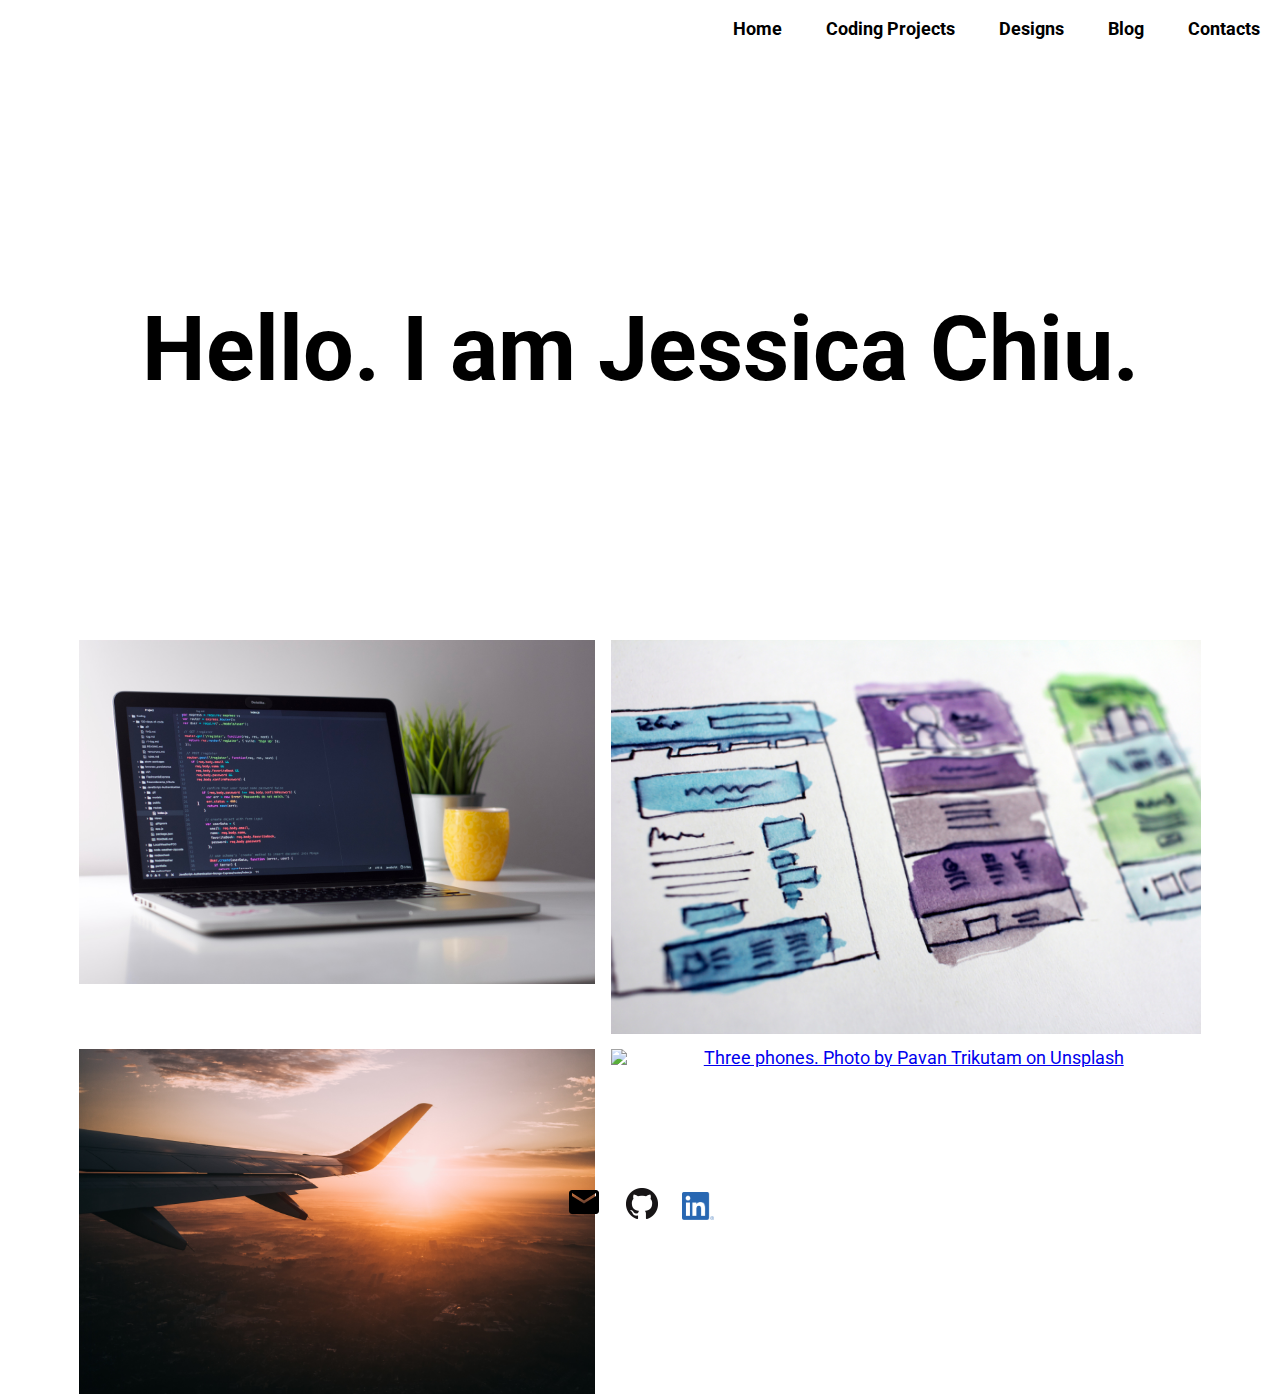
==== index.html @ 32eeb016 "Basic structure" ====
<!DOCTYPE html>
<html lang="en" dir="ltr">
  <head>
    <meta charset="utf-8">
    <meta name="viewport" content="width=device-width, initial-scale=1.0">
    <title>Jessica Chiu</title>
    <link href="https://fonts.googleapis.com/css?family=Roboto&display=swap" rel="stylesheet">
    <link rel="stylesheet" href="css/html5_reset.css">
    <link rel="stylesheet" href="css/style.css">
  </head>
  <body>
    <div class="skip"><a href="#main">Skip to Main Content</a></div>
    <div class="container">
    <div class="nav">
      <nav>
        <ul>
          <li><a href="index.html">Home</a></li>
          <li><a href="coding-project.html">Coding Projects</a></li>
          <li><a href="design-project.html">Designs</a></li>
          <li><a href="#">Blog</a></li>
          <li><a href="contacts.html">Contacts</a></li>
        </ul>
      </nav>
    </div>
    <header>
        <h1>Hello. I am Jessica Chiu.</h1>
    </header>
      <div id="main" class="tabs code">
          <a href="coding-project.html"><img src="images/coding_photo.jpg" alt="Screen with code. Photo by Clément H on Unsplash"></a>
      </div>
      <div class="tabs design">
        <a href="design-project.html"><img src="images/design_photo.jpg" alt="Abstract design of webstie layout. Photo by Hal Gatewood on Unsplash"></a>
      </div>
      <div class="tabs resume">
        <a href="#"><img src="images/travel_photo.jpg" alt="Airplane wing with a sunset background. Photo by Nils Nedel on Unsplash"></a>
      </div>
      <div class="tabs contacts">
        <a href="contacts.html"><img src="images/contact_photo.jpg" alt="Three phones. Photo by Pavan Trikutam on Unsplash"></a>
      </div>
      <footer>
        <ul>
          <li><a href="mailto: chiujess@umich.edu"><img src="images/email.png" alt="email"></a></li>
          <li><a href="https://github.com/chiujess/"><img src="images/github.png" alt="Octocat"></a></li>
          <li><a href="https://www.linkedin.com/in/chiujess0920/"><img id="linkedin" src="images/linkedin.png" alt="linkedin"></a></li>
        </ul>
      </footer>
    </div>
  </body>
</html>
---- css/style.css ----
html {
    scroll-behavior: smooth;
}
body {
  font-family: 'Roboto', sans-serif;
  background-color: white;
  font-size: 18px;
  margin: 0;
  padding: 0;
  width: 100vw;
}
img {
  max-width: 100%;
  display: block;
}
h2, h3 {
  font-family: 'Raleway', sans-serif;
  font-weight: bold;
}
h1 {
  font-size: 70px;
  text-align: center;
  margin: 0 auto;
  color: black;
}
h2 {
  font-size: 40px;
  padding-bottom: 20px;
}
nav ul {
  list-style-type: none;
  padding: 0;
  margin: 0;
}
nav li {
  display: inline-block;
  padding: 20px;
  padding-bottom: 5px;
}
nav a {
  color: black;
  font-weight: bold;
  text-decoration: none;
}
nav a:hover {
  color: #dddddd;
}
header {
  height: 100%;
  grid-column: 1 / -1;
  grid-row: 2 / span 1;
  display: flex;
  align-items: center;
}
footer {
  grid-column: 1 / -1;
  grid-row: 7 / span 1;
}
footer ul {
  list-style-type: none;
  text-align: center;
}
footer li {
  display: inline-block;
  padding: 20px 10px;
}
.skip a{
  background-color: white;
  left: 0;
  padding: 6px;
  position: absolute;
  top: -40px;
  -webkit-transition: top 1s ease-out;
  transition: top 1s ease-out;
  z-index: 1;
  text-decoration: none;
  color: black;
}
.skip a:focus {
  top: 0;
}
:focus {
  border: 2px solid black;
}
.container {
  display: grid;
  grid-template-rows: 40px 400px auto auto auto auto 70px;
  grid-template-columns: 50px auto 50px;
  grid-row-gap: 15px;
  grid-column-gap: 15px;
  max-width: 100vw;
}
.gallery {
  display: grid;
  grid-template-rows: 40px 400px auto auto auto auto 70px;
  grid-template-columns: 50px auto 50px;
  grid-row-gap: 15px;
  grid-column-gap: 15px;
  max-width: 100vw;
}
.nav {
  text-align: left;
  grid-column: 1 / -1;
  grid-row: 1 / span 1;
}
.code {
  text-align: center;
  grid-column: 2 / span 1;
  grid-row: 3 / span 1;
}
.design {
  text-align: center;
  grid-column: 2 / span 1;
  grid-row: 4 / span 1;
}
.resume {
  text-align: center;
  grid-column: 2 / span 1;
  grid-row: 5 / span 1;
}
.contacts {
  text-align: center;
  grid-column: 2 / span 1;
  grid-row: 6 / span 1;
}

@media screen and (min-width: 800px) {
  .container {
    grid-template-columns: 5% auto auto 5%;
    grid-template-rows: 60px 550px 1fr 100px;
    max-width: 100vw;
  }
  .nav {
    display: inline-block;
    grid-column: 1 / -1;
    grid-row: 1 / span 1;
    text-align: right;
  }
  h1 {
    font-size: 7vw;
  }
  header {
    grid-column: 1 / -1;
    grid-row: 2 / span 1;
  }
  footer {
    grid-column: 1 / -1;
    grid-row: 5 / span 1;
  }
  .tabs {
    width: 100%;
  }
  .code {
    grid-column: 2 / span 1;
    grid-row: 3 / span 1;
  }
  .design {
    grid-column: 3 / span 1;
    grid-row: 3 / span 1;
  }
  .resume {
    grid-column: 2 / span 1;
    grid-row: 4 / span 1;
  }
  .contacts {
    grid-column: 3 / span 1;
    grid-row: 4 / span 1;
  }
  .projects {
    display: grid;
    grid-template-columns: 1fr 1fr;
    grid-template-rows: auto auto;
    grid-gap: 15px;

    grid-column: 2 / span 2;
    grid-row: 3 / span 1;
  }
  .card {
    box-shadow: 0 4px 8px 0 rgba(0,0,0,0.2);
    transition: 0.3s;
  }
  .card:hover {
    box-shadow: 0 8px 16px 0 rgba(0,0,0,0.2);
  }
  #first {
    grid-column: 1 / span 1;
    grid-row: 1 / span 1;
  }
  #second {
    grid-column: 2 / span 1;
    grid-row: 1 / span 1;
  }
  #third {
    grid-column: 1 / span 1;
    grid-row: 2 / span 1;
  }
  #fourth {
    grid-column: 2 / span 1;
    grid-row: 2 / span 1;
  }
  #code-footer {
    grid-column: 1 / -1;
    grid-row: 6 / span 1;
  }
} /* end of media query desktop */
#linkedin {
  width: 32px;
}
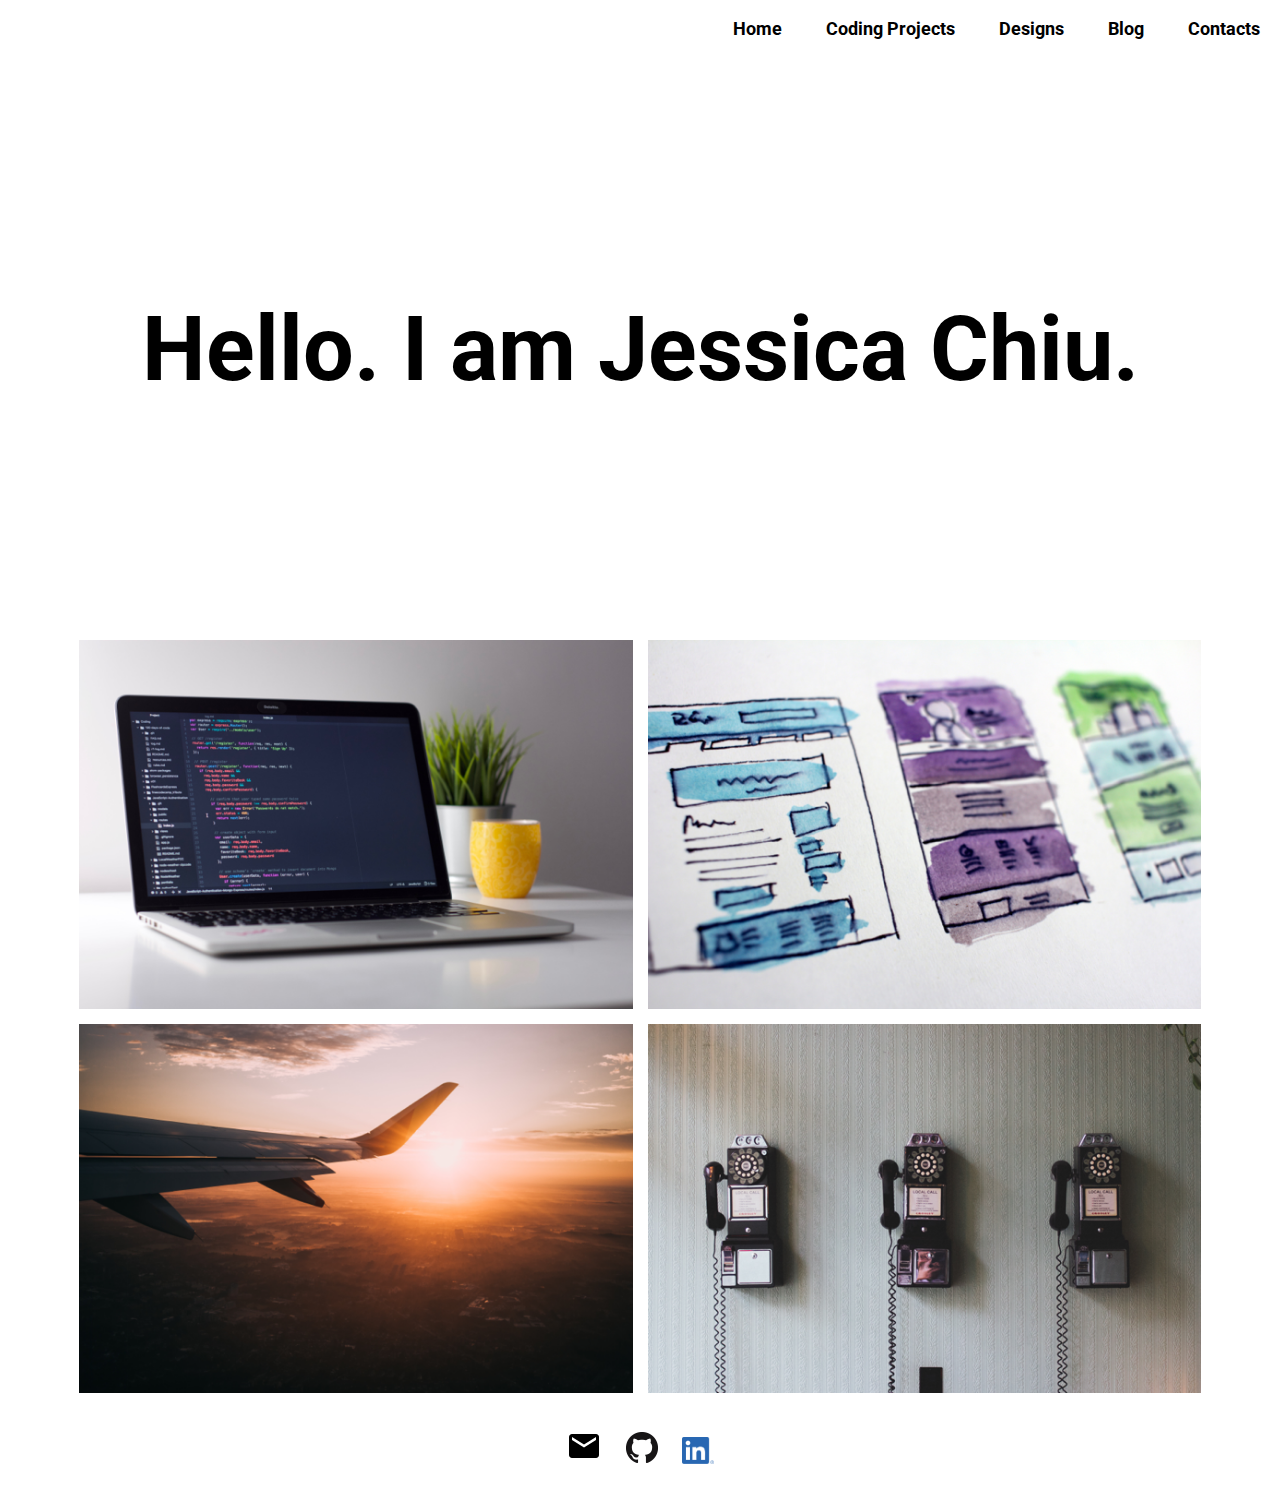
==== commit 90227292: "Compressed photos" ====
--- a/index.html
+++ b/index.html
@@ -26,16 +26,16 @@
         <h1>Hello. I am Jessica Chiu.</h1>
     </header>
       <div id="main" class="tabs code">
-          <a href="coding-project.html"><img src="images/coding_photo.jpg" alt="Screen with code. Photo by Clément H on Unsplash"></a>
+          <a href="coding-project.html"><img src="images/coding_photo.png" alt="Screen with code. Photo by Clément H on Unsplash"></a>
       </div>
       <div class="tabs design">
-        <a href="design-project.html"><img src="images/design_photo.jpg" alt="Abstract design of webstie layout. Photo by Hal Gatewood on Unsplash"></a>
+        <a href="design-project.html"><img src="images/design_photo.png" alt="Abstract design of webstie layout. Photo by Hal Gatewood on Unsplash"></a>
       </div>
       <div class="tabs resume">
-        <a href="#"><img src="images/travel_photo.jpg" alt="Airplane wing with a sunset background. Photo by Nils Nedel on Unsplash"></a>
+        <a href="#"><img src="images/travel_photo.png" alt="Airplane wing with a sunset background. Photo by Nils Nedel on Unsplash"></a>
       </div>
       <div class="tabs contacts">
-        <a href="contacts.html"><img src="images/contact_photo.jpg" alt="Three phones. Photo by Pavan Trikutam on Unsplash"></a>
+        <a href="contacts.html"><img src="images/contact_photo.png" alt="Three phones. Photo by Pavan Trikutam on Unsplash"></a>
       </div>
       <footer>
         <ul>
--- a/css/style.css
+++ b/css/style.css
@@ -8,6 +8,7 @@
   margin: 0;
   padding: 0;
   width: 100vw;
+  /* background-color: #181818; */
 }
 img {
   max-width: 100%;
@@ -16,6 +17,7 @@
 h2, h3 {
   font-family: 'Raleway', sans-serif;
   font-weight: bold;
+  padding: 10px;
 }
 h1 {
   font-size: 70px;
@@ -25,7 +27,7 @@
 }
 h2 {
   font-size: 40px;
-  padding-bottom: 20px;
+  /* padding-bottom: 20px; */
 }
 nav ul {
   list-style-type: none;
@@ -127,6 +129,11 @@
 @media screen and (min-width: 800px) {
   .container {
     grid-template-columns: 5% auto auto 5%;
+    grid-template-rows: 60px 550px 1fr 1fr 100px;
+    max-width: 100vw;
+  }
+  .gallery {
+    grid-template-columns: 5% auto auto 5%;
     grid-template-rows: 60px 550px 1fr 100px;
     max-width: 100vw;
   }
@@ -178,9 +185,46 @@
   .card {
     box-shadow: 0 4px 8px 0 rgba(0,0,0,0.2);
     transition: 0.3s;
+    position: relative;
   }
   .card:hover {
     box-shadow: 0 8px 16px 0 rgba(0,0,0,0.2);
+  }
+  .overlay {
+    position: absolute;
+    top: 0;
+    bottom: 0;
+    left: 0;
+    right: 0;
+    height: 100%;
+    width: 100%;
+    opacity: 0;
+    transition: .5s ease;
+    background-color: white;
+  }
+  /* #second .overlay {
+    background-color: #EA7C64;
+  }
+  #second .info {
+    color: white;
+  } */
+  .card:hover .overlay {
+    opacity: 0.9;
+  }
+  .info {
+    color: black;
+    font-size: 20px;
+    position: absolute;
+    top: 50%;
+    left: 50%;
+    -webkit-transform: translate(-50%, -50%);
+    -ms-transform: translate(-50%, -50%);
+    transform: translate(-50%, -50%);
+    width: 80%;
+    text-align: left;
+  }
+  .info p {
+    padding: 10px;
   }
   #first {
     grid-column: 1 / span 1;
@@ -200,7 +244,7 @@
   }
   #code-footer {
     grid-column: 1 / -1;
-    grid-row: 6 / span 1;
+    grid-row: 4 / span 1;
   }
 } /* end of media query desktop */
 #linkedin {
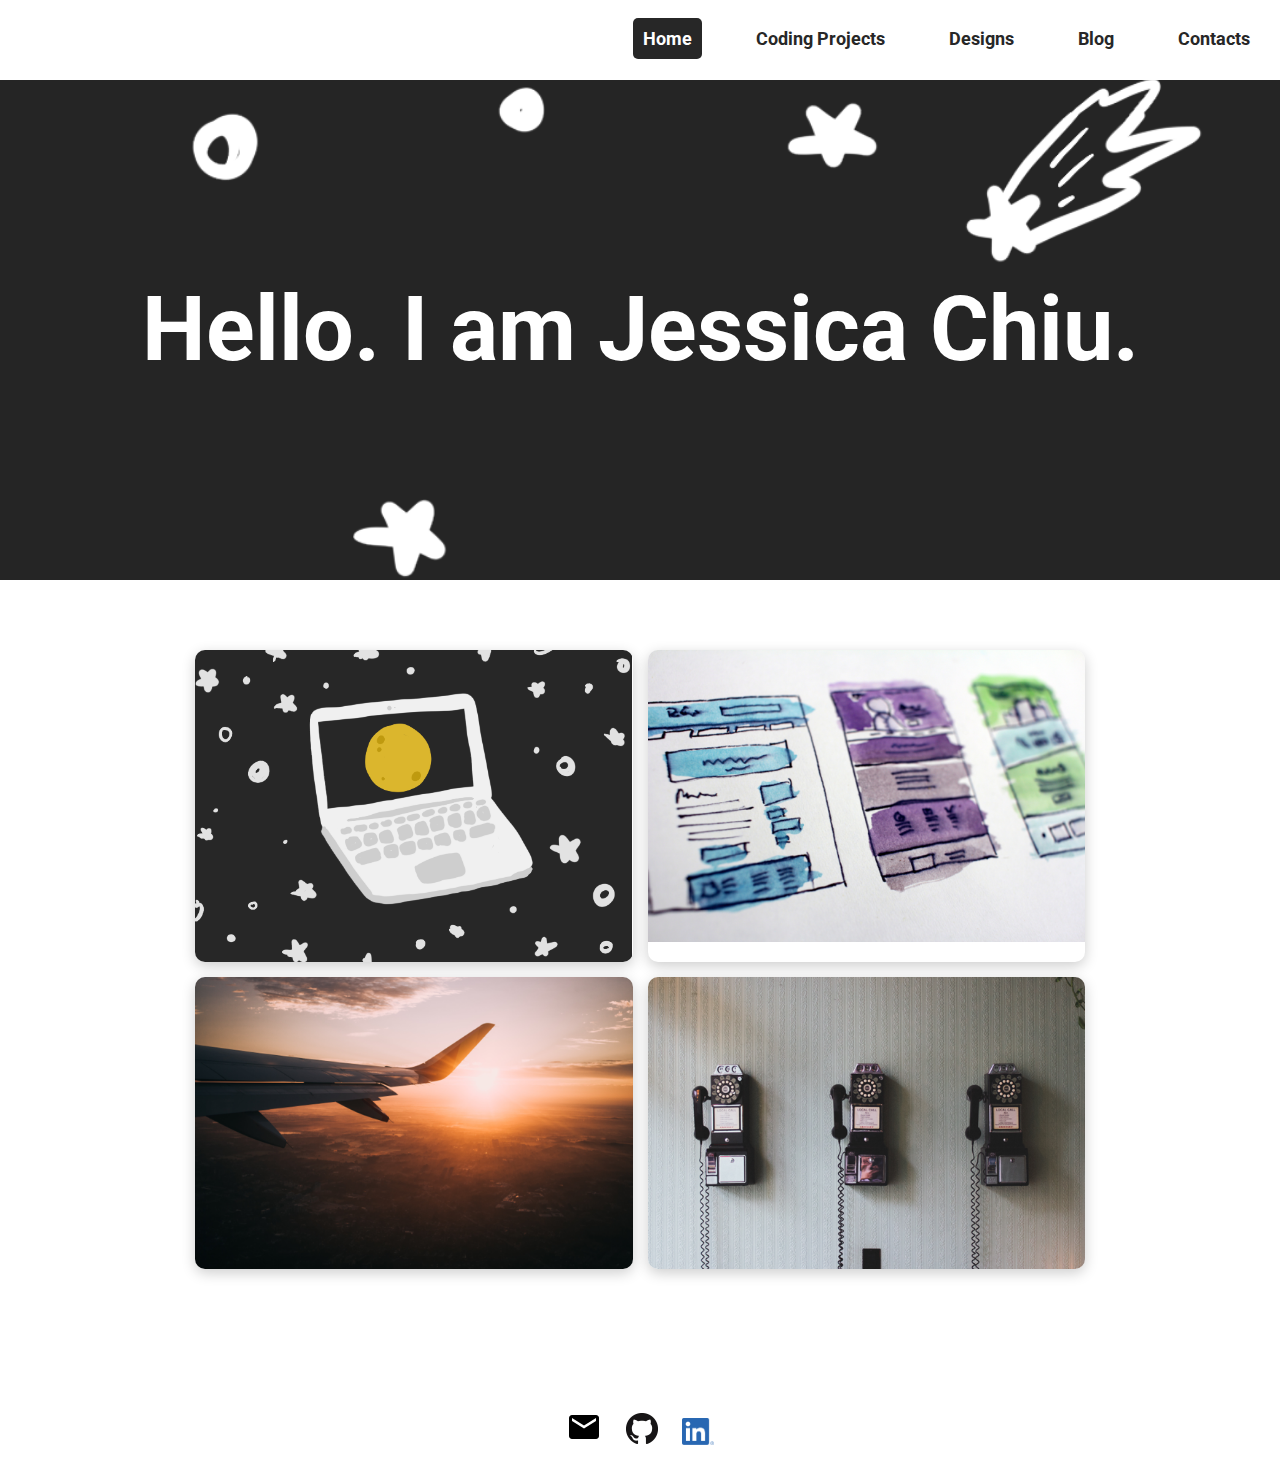
==== commit 9c2e5bdc: "Added parallax image and Google Analytics" ====
--- a/index.html
+++ b/index.html
@@ -1,49 +1,82 @@
 <!DOCTYPE html>
 <html lang="en" dir="ltr">
   <head>
+    <!-- Global site tag (gtag.js) - Google Analytics -->
+    <script async src="https://www.googletagmanager.com/gtag/js?id=UA-151355566-1"></script>
+    <script>
+      window.dataLayer = window.dataLayer || [];
+      function gtag(){dataLayer.push(arguments);}
+      gtag('js', new Date());
+
+      gtag('config', 'UA-151355566-1');
+    </script>
+
     <meta charset="utf-8">
     <meta name="viewport" content="width=device-width, initial-scale=1.0">
     <title>Jessica Chiu</title>
     <link href="https://fonts.googleapis.com/css?family=Roboto&display=swap" rel="stylesheet">
+    <link href="https://fonts.googleapis.com/css?family=Raleway:400,700&display=swap" rel="stylesheet">
     <link rel="stylesheet" href="css/html5_reset.css">
     <link rel="stylesheet" href="css/style.css">
   </head>
   <body>
     <div class="skip"><a href="#main">Skip to Main Content</a></div>
-    <div class="container">
+    <div class="gallery">
     <div class="nav">
       <nav>
         <ul>
-          <li><a href="index.html">Home</a></li>
+          <li><a href="index.html" class="active">Home</a></li>
           <li><a href="coding-project.html">Coding Projects</a></li>
           <li><a href="design-project.html">Designs</a></li>
-          <li><a href="#">Blog</a></li>
+          <li><a href="blog.html">Blog</a></li>
           <li><a href="contacts.html">Contacts</a></li>
         </ul>
       </nav>
     </div>
-    <header>
+    <header class="parallax">
         <h1>Hello. I am Jessica Chiu.</h1>
     </header>
-      <div id="main" class="tabs code">
-          <a href="coding-project.html"><img src="images/coding_photo.png" alt="Screen with code. Photo by Clément H on Unsplash"></a>
+    <div id="main" class="projects">
+      <div id="first" class="card">
+        <img src="images/laptop.png">
+        <div class="overlay">
+          <div class="info">
+            <a class="black-link" href="coding-project.html"><h2>Coding Projects</h2></a>
+          </div>
+        </div>
       </div>
-      <div class="tabs design">
-        <a href="design-project.html"><img src="images/design_photo.png" alt="Abstract design of webstie layout. Photo by Hal Gatewood on Unsplash"></a>
+      <div id="second" class="card">
+        <img src="images/design_photo.png"></a>
+        <div class="overlay">
+          <div class="info">
+            <a class="black-link" href="design-project.html"><h2>Designs</h2></a>
+          </div>
+        </div>
       </div>
-      <div class="tabs resume">
-        <a href="#"><img src="images/travel_photo.png" alt="Airplane wing with a sunset background. Photo by Nils Nedel on Unsplash"></a>
+      <div id="third" class="card">
+        <img src="images/travel_photo.png">
+        <div class="overlay">
+          <div class="info">
+            <a class="black-link" href="blog.html"><h2>Blog</h2></a>
+          </div>
+        </div>
       </div>
-      <div class="tabs contacts">
-        <a href="contacts.html"><img src="images/contact_photo.png" alt="Three phones. Photo by Pavan Trikutam on Unsplash"></a>
+      <div id="fourth" class="card">
+        <img src="images/contact_photo.png">
+        <div class="overlay">
+          <div class="info">
+            <a class="black-link" href="contacts.html"><h2>Contacts</h2></a>
+          </div>
+        </div>
       </div>
-      <footer>
-        <ul>
-          <li><a href="mailto: chiujess@umich.edu"><img src="images/email.png" alt="email"></a></li>
-          <li><a href="https://github.com/chiujess/"><img src="images/github.png" alt="Octocat"></a></li>
-          <li><a href="https://www.linkedin.com/in/chiujess0920/"><img id="linkedin" src="images/linkedin.png" alt="linkedin"></a></li>
-        </ul>
-      </footer>
     </div>
+    <footer id="code-footer">
+      <ul>
+        <li><a href="mailto: chiujess@umich.edu"><img src="images/email.png" alt="email"></a></li>
+        <li><a href="https://github.com/chiujess/"><img src="images/github.png" alt="Octocat"></a></li>
+        <li><a href="https://www.linkedin.com/in/chiujess0920/"><img id="linkedin" src="images/linkedin.png" alt="linkedin"></a></li>
+      </ul>
+    </footer>
+  </div>
   </body>
 </html>
--- a/css/style.css
+++ b/css/style.css
@@ -8,7 +8,7 @@
   margin: 0;
   padding: 0;
   width: 100vw;
-  /* background-color: #181818; */
+  /* background-color: #272727; */
 }
 img {
   max-width: 100%;
@@ -19,15 +19,24 @@
   font-weight: bold;
   padding: 10px;
 }
+p {
+  padding: 10px;
+  line-height: 1.1;
+}
 h1 {
   font-size: 70px;
   text-align: center;
   margin: 0 auto;
-  color: black;
+  color: white;
 }
 h2 {
   font-size: 40px;
-  /* padding-bottom: 20px; */
+}
+nav {
+  margin-top: 10px;
+  position: absolute;
+  top: 0;
+  right: 0;
 }
 nav ul {
   list-style-type: none;
@@ -40,19 +49,29 @@
   padding-bottom: 5px;
 }
 nav a {
-  color: black;
+  color: #272727;
   font-weight: bold;
   text-decoration: none;
-}
-nav a:hover {
-  color: #dddddd;
+  padding: 10px;
+  border-radius: 5px;
+}
+nav a:hover, .active {
+  color: white;
+  background-color: #272727;
 }
 header {
   height: 100%;
   grid-column: 1 / -1;
   grid-row: 2 / span 1;
-  display: flex;
+  vertical-align: middle;
+  display: grid;
+  grid-template-columns: 1fr;
+  grid-template-rows: 1fr;
   align-items: center;
+  background-image: url("../images/stars.gif");
+  background-repeat: no-repeat;
+  background-position: center;
+  background-size: cover;
 }
 footer {
   grid-column: 1 / -1;
@@ -65,6 +84,30 @@
 footer li {
   display: inline-block;
   padding: 20px 10px;
+}
+input[type=text], select, textarea {
+  width: 100%;
+  padding: 12px;
+  border: 1px solid #ccc;
+  border-radius: 4px;
+  box-sizing: border-box;
+  margin-top: 6px;
+  margin-bottom: 16px;
+  resize: vertical;
+}
+input[type=submit] {
+  background-color: #EA7C64;
+  color: white;
+  padding: 12px 20px;
+  border: none;
+  border-radius: 4px;
+  cursor: pointer;
+}
+input[type=submit]:hover {
+  background-color: #EE502E;
+}
+#message {
+  height: 200px;
 }
 .skip a{
   background-color: white;
@@ -88,16 +131,37 @@
   display: grid;
   grid-template-rows: 40px 400px auto auto auto auto 70px;
   grid-template-columns: 50px auto 50px;
-  grid-row-gap: 15px;
-  grid-column-gap: 15px;
+  grid-gap: 20px;
   max-width: 100vw;
+  align-items: center;
+}
+.photos {
+  display: -ms-flexbox; /* IE10 */
+  display: flex;
+  -ms-flex-wrap: wrap; /* IE10 */
+  flex-wrap: wrap;
+  padding: 0 4px;
+  grid-column: 2 / span 1;
+  grid-row: 3 / span 4;
+}
+.column {
+  -ms-flex: 100%;
+    flex: 100%;
+    max-width: 100%;
+}
+.column img{
+  margin-top: 8px;
+  vertical-align: middle;
+  width: 100%
+}
+.horizontal {
+  transform: rotate(90deg);
 }
 .gallery {
   display: grid;
-  grid-template-rows: 40px 400px auto auto auto auto 70px;
-  grid-template-columns: 50px auto 50px;
-  grid-row-gap: 15px;
-  grid-column-gap: 15px;
+  grid-template-rows: 40px 550px 1fr 70px;
+  grid-template-columns: 5% auto auto 5%;
+  grid-gap: 20px;
   max-width: 100vw;
 }
 .nav {
@@ -105,36 +169,133 @@
   grid-column: 1 / -1;
   grid-row: 1 / span 1;
 }
-.code {
-  text-align: center;
+.projects {
+  display: grid;
+  grid-template-columns: 1fr;
+  grid-template-rows: 1fr 1fr 1fr 1fr;
+  grid-gap: 20px;
+
+  grid-column: 2 / span 2;
+  grid-row: 3 / span 1;
+}
+.red-link {
+  text-decoration: none;
+  color: #EA7C64;
+}
+.red-link:hover {
+  color: #EE502E;
+}
+.orange-link {
+  text-decoration: none;
+  color: #F9A841;
+}
+.orange-link:hover {
+  color: #FA8C00;
+}
+.green-link {
+  text-decoration: none;
+  color: #AFE066;
+}
+.green-link:hover {
+  color: #7FD500;
+}
+.blue-link {
+  text-decoration: none;
+  color: #5CBAE6;
+}
+.blue-link:hover {
+  color: #0099E2;
+}
+.purple-link {
+  text-decoration: none;
+  color: #A55BE2;
+}
+.purple-link:hover {
+  color: #7B04DE;
+}
+.black-link {
+  text-decoration: none;
+  color: #252525;
+  transition: .5s ease;
+}
+.black-link:hover {
+  color: #7B7B7B;
+}
+.contact-form {
+  display: grid;
+  grid-gap: 20px;
+  grid-template-columns: 5% 1fr 5%;
+  grid-template-rows: 40px 550px 1fr 100px;
+}
+.parallax {
+  background-image: url("../images/stars.gif");
+  /* Set a specific height */
+  min-height: 500px;
+
+  /* Create the parallax scrolling effect */
+  background-attachment: fixed;
+  background-position: center;
+  background-repeat: no-repeat;
+  background-size: cover;
+}
+#contact-info {
   grid-column: 2 / span 1;
   grid-row: 3 / span 1;
-}
-.design {
-  text-align: center;
+  /* align-self: center; */
+}
+#form-content {
   grid-column: 2 / span 1;
   grid-row: 4 / span 1;
 }
-.resume {
+#form-title {
+  text-align: left;
+  padding-left: 0px;
+  padding-bottom: 40px;
+}
+#contact-footer {
+  grid-column: 1 / -1;
+  grid-row: 4 / span 1;
+}
+#submit {
   text-align: center;
-  grid-column: 2 / span 1;
-  grid-row: 5 / span 1;
-}
-.contacts {
-  text-align: center;
-  grid-column: 2 / span 1;
-  grid-row: 6 / span 1;
-}
-
-@media screen and (min-width: 800px) {
+}
+#first {
+  grid-column: 1 / span 1;
+  grid-row: 1 / span 1;
+}
+#second {
+  grid-column: 1 / span 1;
+  grid-row: 2 / span 1;
+}
+#third {
+  grid-column: 1 / span 1;
+  grid-row: 3 / span 1;
+}
+#fourth {
+  grid-column: 1 / span 1;
+  grid-row: 4 / span 1;
+}
+#code-footer {
+  grid-column: 1 / -1;
+  grid-row: 4 / span 1;
+}
+@media screen and (min-width: 600px) {
+  .column {
+    -ms-flex: 33.333%; /* IE10 */
+    flex: 33.333%;
+    max-width: 100%;
+    padding: 0 4px;
+  }
+}
+@media screen and (min-width: 900px) {
   .container {
     grid-template-columns: 5% auto auto 5%;
-    grid-template-rows: 60px 550px 1fr 1fr 100px;
+    grid-template-rows: 60px 500px 1fr 1fr 100px;
     max-width: 100vw;
   }
   .gallery {
     grid-template-columns: 5% auto auto 5%;
-    grid-template-rows: 60px 550px 1fr 100px;
+    grid-template-rows: 60px 500px 1fr 100px;
     max-width: 100vw;
   }
   .nav {
@@ -143,52 +304,52 @@
     grid-row: 1 / span 1;
     text-align: right;
   }
+  .photos {
+    grid-column: 2 / span 2;
+    grid-row: 3 / span 2;
+  }
+  .column {
+    -ms-flex: 25%; /* IE10 */
+    flex: 25%;
+    max-width: 100%;
+    padding: 0 4px;
+  }
   h1 {
     font-size: 7vw;
   }
   header {
     grid-column: 1 / -1;
     grid-row: 2 / span 1;
+    margin-bottom: 20px;
   }
   footer {
     grid-column: 1 / -1;
     grid-row: 5 / span 1;
-  }
-  .tabs {
-    width: 100%;
-  }
-  .code {
-    grid-column: 2 / span 1;
-    grid-row: 3 / span 1;
-  }
-  .design {
-    grid-column: 3 / span 1;
-    grid-row: 3 / span 1;
-  }
-  .resume {
-    grid-column: 2 / span 1;
-    grid-row: 4 / span 1;
-  }
-  .contacts {
-    grid-column: 3 / span 1;
-    grid-row: 4 / span 1;
+    padding: 50px;
   }
   .projects {
     display: grid;
     grid-template-columns: 1fr 1fr;
     grid-template-rows: auto auto;
     grid-gap: 15px;
+    width: 80%;
+    margin: 50px;
+    margin-left: auto;
+    margin-right: auto;
 
     grid-column: 2 / span 2;
     grid-row: 3 / span 1;
   }
   .card {
-    box-shadow: 0 4px 8px 0 rgba(0,0,0,0.2);
+    box-shadow: 0 4px 14px 0 rgba(0,0,0,0.2);
     transition: 0.3s;
     position: relative;
+    /* margin: 30px; */
+    overflow: scroll;
+    border-radius: 10px;
   }
   .card:hover {
-    box-shadow: 0 8px 16px 0 rgba(0,0,0,0.2);
+    box-shadow: 0 8px 22px 0 rgba(0,0,0,0.2);
   }
   .overlay {
     position: absolute;
@@ -200,16 +361,11 @@
     width: 100%;
     opacity: 0;
     transition: .5s ease;
-    background-color: white;
-  }
-  /* #second .overlay {
-    background-color: #EA7C64;
-  }
-  #second .info {
-    color: white;
-  } */
+    background: rgba(255, 255, 255, 0);
+  }
   .card:hover .overlay {
-    opacity: 0.9;
+    opacity: 100%;
+    background: rgba(255, 255, 255, 0.9);
   }
   .info {
     color: black;
@@ -226,6 +382,27 @@
   .info p {
     padding: 10px;
   }
+  .contact-form {
+    grid-template-columns: 5% 1fr 2fr 5%;
+    grid-template-rows: 60px 500px 1fr 100px;
+  }
+  #contact-info {
+    grid-column: 2 / span 1;
+    grid-row: 3 / span 1;
+    align-self: center;
+  }
+  #form-content {
+    grid-column: 3 / span 1;
+    grid-row: 3 / span 1;
+  }
+  #form-title {
+    text-align: left;
+    padding-left: 0px;
+    padding-bottom: 40px;
+  }
+  #submit {
+    text-align: right;
+  }
   #first {
     grid-column: 1 / span 1;
     grid-row: 1 / span 1;
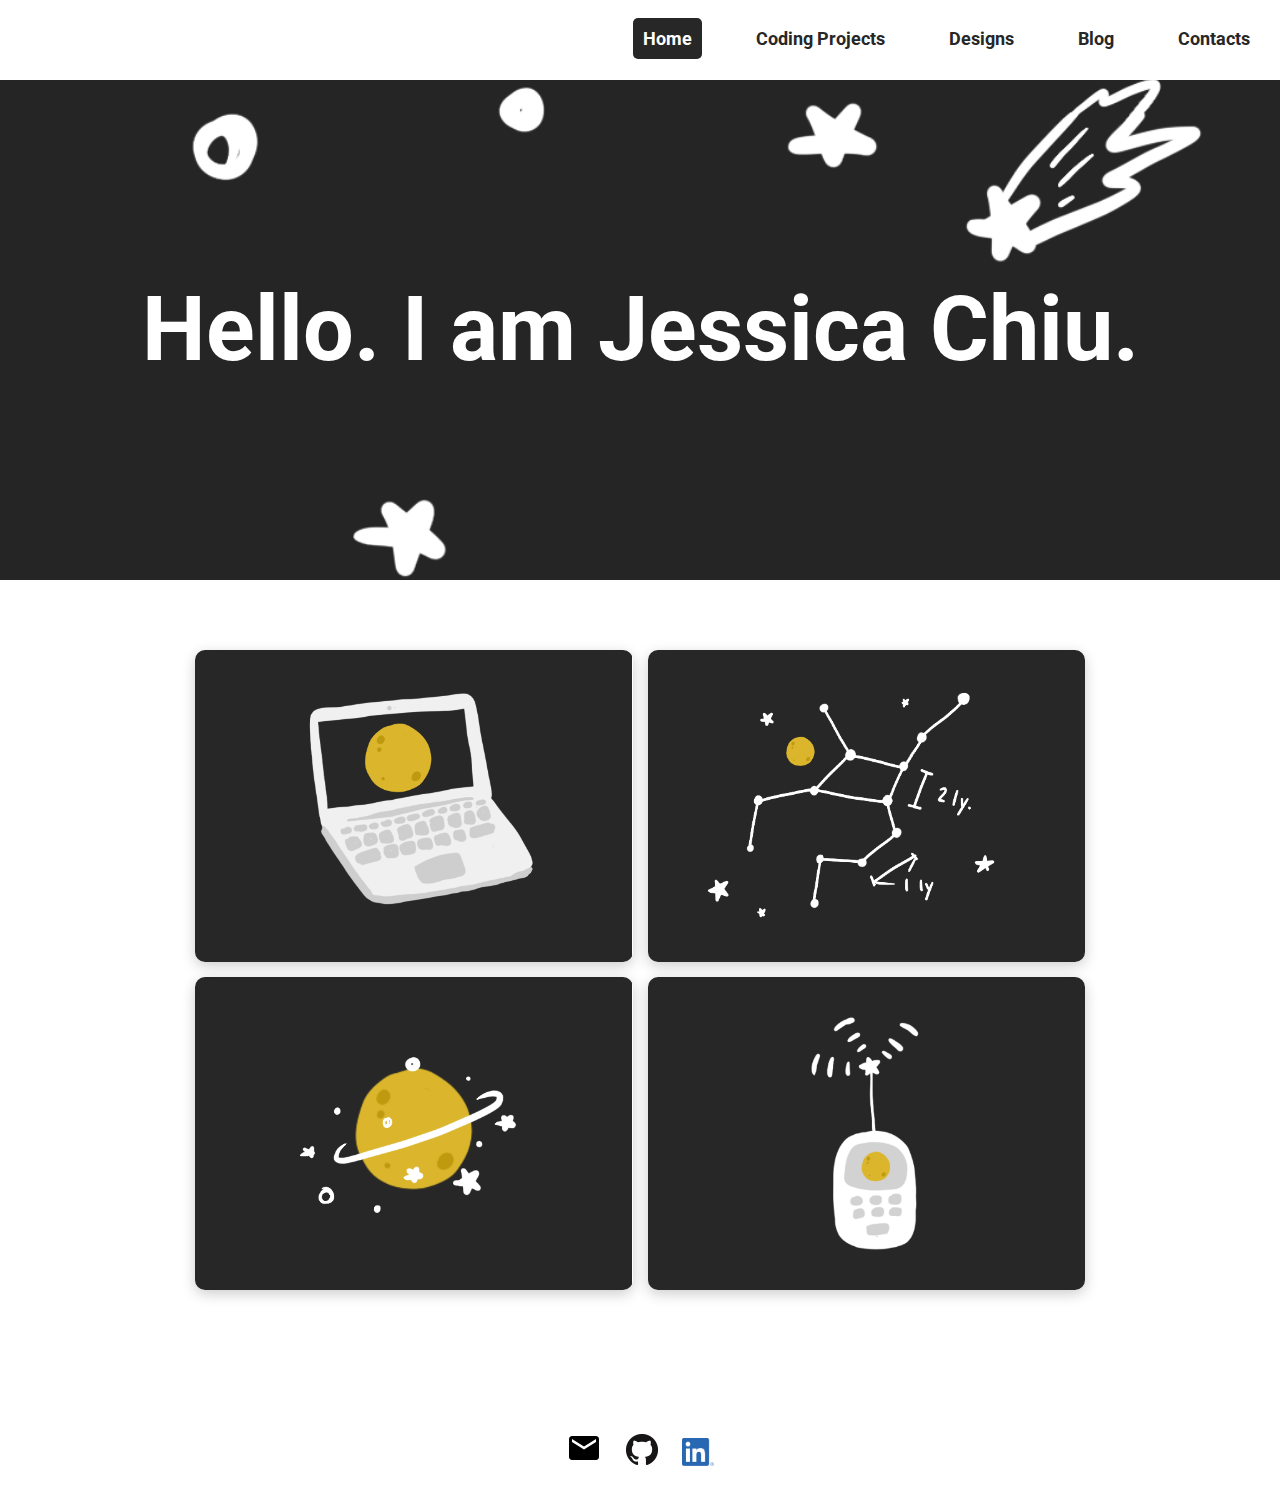
==== commit bd656cb7: "Added a lot of photos" ====
--- a/index.html
+++ b/index.html
@@ -38,34 +38,34 @@
     </header>
     <div id="main" class="projects">
       <div id="first" class="card">
-        <img src="images/laptop.png">
+        <img src="images/code.png">
         <div class="overlay">
           <div class="info">
-            <a class="black-link" href="coding-project.html"><h2>Coding Projects</h2></a>
+            <a class="yellow-link" href="coding-project.html"><h2>Coding Projects</h2></a>
           </div>
         </div>
       </div>
       <div id="second" class="card">
-        <img src="images/design_photo.png"></a>
+        <img src="images/design.png"></a>
         <div class="overlay">
           <div class="info">
-            <a class="black-link" href="design-project.html"><h2>Designs</h2></a>
+            <a class="yellow-link" href="design-project.html"><h2>Designs</h2></a>
           </div>
         </div>
       </div>
       <div id="third" class="card">
-        <img src="images/travel_photo.png">
+        <img src="images/blog.png">
         <div class="overlay">
           <div class="info">
-            <a class="black-link" href="blog.html"><h2>Blog</h2></a>
+            <a class="yellow-link" href="blog.html"><h2>Blog</h2></a>
           </div>
         </div>
       </div>
       <div id="fourth" class="card">
-        <img src="images/contact_photo.png">
+        <img src="images/contact.png">
         <div class="overlay">
           <div class="info">
-            <a class="black-link" href="contacts.html"><h2>Contacts</h2></a>
+            <a class="yellow-link" href="contacts.html"><h2>Contacts</h2></a>
           </div>
         </div>
       </div>
--- a/css/style.css
+++ b/css/style.css
@@ -17,7 +17,7 @@
 h2, h3 {
   font-family: 'Raleway', sans-serif;
   font-weight: bold;
-  padding: 10px;
+  padding-bottom: 10px;
 }
 p {
   padding: 10px;
@@ -45,7 +45,7 @@
 }
 nav li {
   display: inline-block;
-  padding: 20px;
+  padding: 5px;
   padding-bottom: 5px;
 }
 nav a {
@@ -96,7 +96,7 @@
   resize: vertical;
 }
 input[type=submit] {
-  background-color: #EA7C64;
+  background-color: #272727;
   color: white;
   padding: 12px 20px;
   border: none;
@@ -104,7 +104,7 @@
   cursor: pointer;
 }
 input[type=submit]:hover {
-  background-color: #EE502E;
+  background-color: #DBB62D;
 }
 #message {
   height: 200px;
@@ -178,54 +178,18 @@
   grid-column: 2 / span 2;
   grid-row: 3 / span 1;
 }
-.red-link {
+.yellow-link {
   text-decoration: none;
-  color: #EA7C64;
-}
-.red-link:hover {
-  color: #EE502E;
-}
-.orange-link {
-  text-decoration: none;
-  color: #F9A841;
-}
-.orange-link:hover {
-  color: #FA8C00;
-}
-.green-link {
-  text-decoration: none;
-  color: #AFE066;
-}
-.green-link:hover {
-  color: #7FD500;
-}
-.blue-link {
-  text-decoration: none;
-  color: #5CBAE6;
-}
-.blue-link:hover {
-  color: #0099E2;
-}
-.purple-link {
-  text-decoration: none;
-  color: #A55BE2;
-}
-.purple-link:hover {
-  color: #7B04DE;
-}
-.black-link {
-  text-decoration: none;
-  color: #252525;
-  transition: .5s ease;
-}
-.black-link:hover {
-  color: #7B7B7B;
+  color: #DBB62D;
+}
+.yellow-link:hover {
+  color: #FFC900;
 }
 .contact-form {
   display: grid;
   grid-gap: 20px;
   grid-template-columns: 5% 1fr 5%;
-  grid-template-rows: 40px 550px 1fr 100px;
+  grid-template-rows: 40px 550px 1fr 2fr 100px;
 }
 .parallax {
   background-image: url("../images/stars.gif");
@@ -241,7 +205,10 @@
 #contact-info {
   grid-column: 2 / span 1;
   grid-row: 3 / span 1;
-  /* align-self: center; */
+  margin-top: 40px;
+}
+#contact-info p {
+  margin-bottom: 15px;
 }
 #form-content {
   grid-column: 2 / span 1;
@@ -251,10 +218,11 @@
   text-align: left;
   padding-left: 0px;
   padding-bottom: 40px;
+  padding-top: 40px;
 }
 #contact-footer {
   grid-column: 1 / -1;
-  grid-row: 4 / span 1;
+  grid-row: 5 / span 1;
 }
 #submit {
   text-align: center;
@@ -286,6 +254,11 @@
     max-width: 100%;
     padding: 0 4px;
   }
+  nav li {
+    display: inline-block;
+    padding: 10px;
+    padding-bottom: 5px;
+  }
 }
 @media screen and (min-width: 900px) {
   .container {
@@ -326,6 +299,11 @@
     grid-column: 1 / -1;
     grid-row: 5 / span 1;
     padding: 50px;
+  }
+  nav li {
+    display: inline-block;
+    padding: 20px;
+    padding-bottom: 5px;
   }
   .projects {
     display: grid;
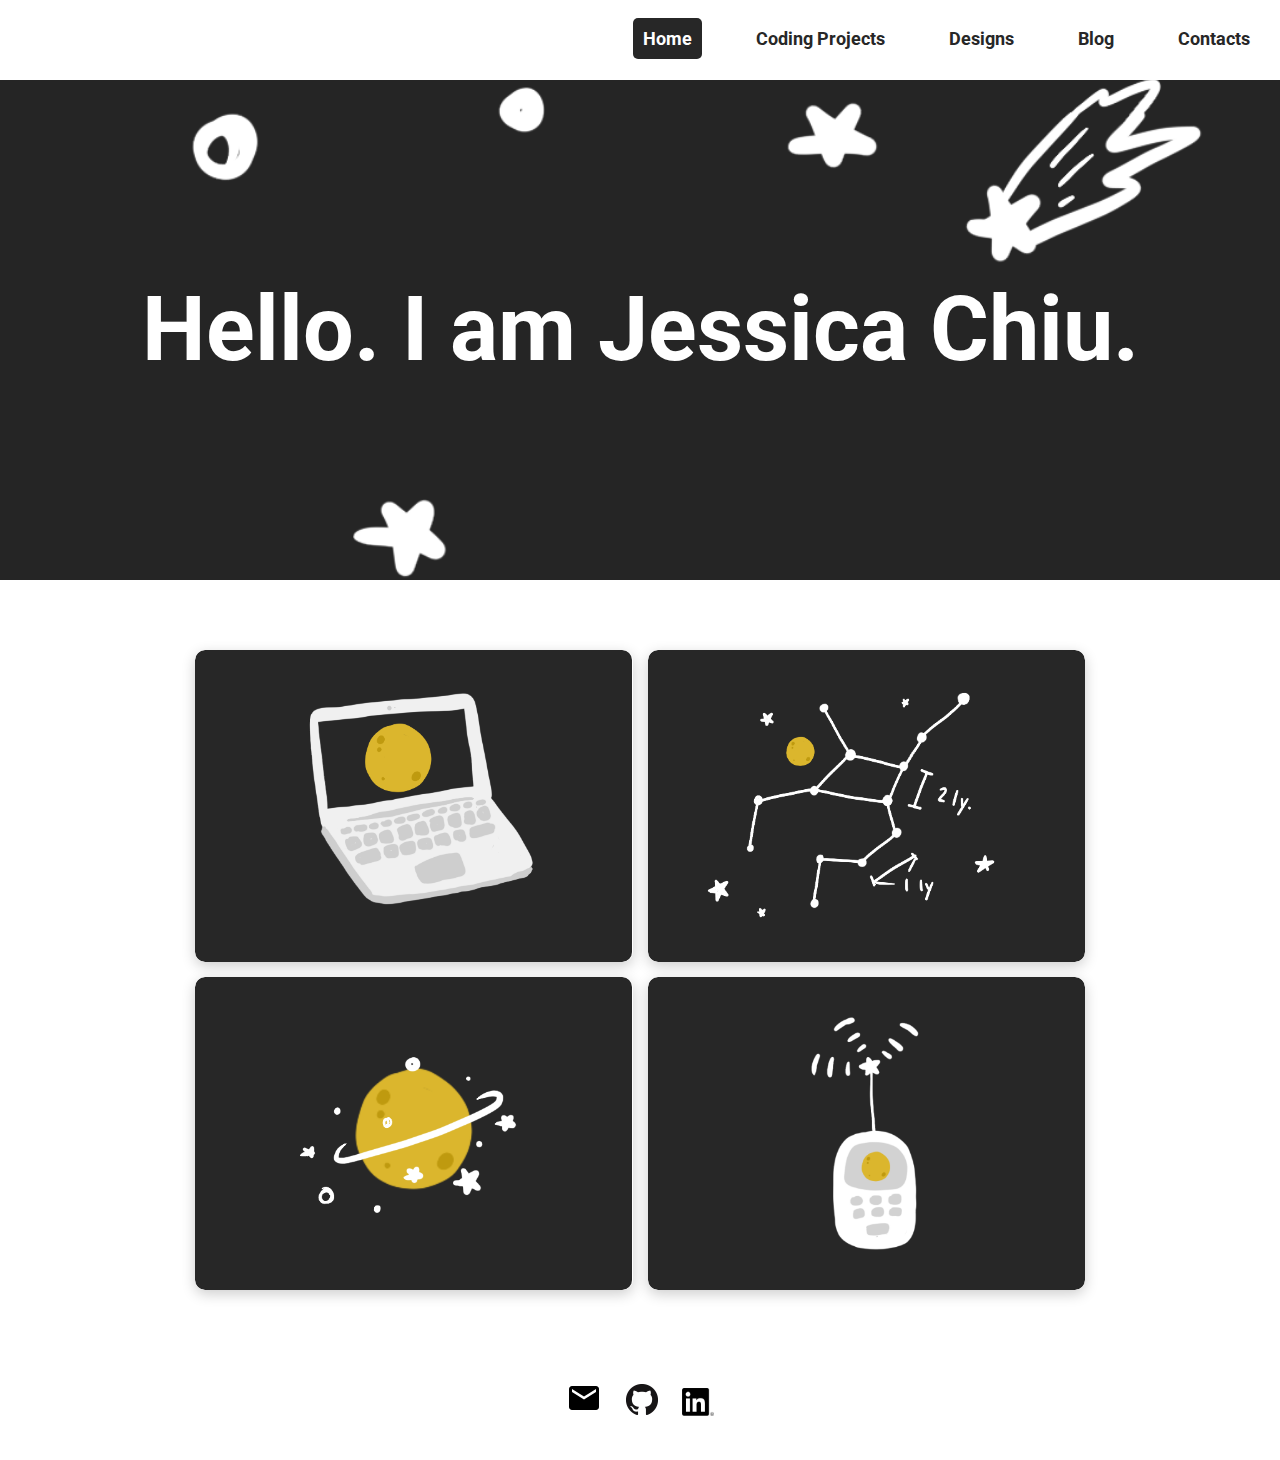
==== commit b427a685: "Make card keyboard accessible" ====
--- a/index.html
+++ b/index.html
@@ -18,6 +18,7 @@
     <link href="https://fonts.googleapis.com/css?family=Raleway:400,700&display=swap" rel="stylesheet">
     <link rel="stylesheet" href="css/html5_reset.css">
     <link rel="stylesheet" href="css/style.css">
+    <script src="myscript.js"></script>
   </head>
   <body>
     <div class="skip"><a href="#main">Skip to Main Content</a></div>
@@ -41,7 +42,7 @@
         <img src="images/code.png">
         <div class="overlay">
           <div class="info">
-            <a class="yellow-link" href="coding-project.html"><h2>Coding Projects</h2></a>
+            <a class="yellow-link" href="coding-project.html" onfocus="show_overlay(this)" onblur="hide_overlay(this)"><h2>Coding Projects</h2></a>
           </div>
         </div>
       </div>
@@ -49,7 +50,7 @@
         <img src="images/design.png"></a>
         <div class="overlay">
           <div class="info">
-            <a class="yellow-link" href="design-project.html"><h2>Designs</h2></a>
+            <a class="yellow-link" href="design-project.html" onfocus="show_overlay(this)" onblur="hide_overlay(this)"><h2>Designs</h2></a>
           </div>
         </div>
       </div>
@@ -57,7 +58,7 @@
         <img src="images/blog.png">
         <div class="overlay">
           <div class="info">
-            <a class="yellow-link" href="blog.html"><h2>Blog</h2></a>
+            <a class="yellow-link" href="blog.html" onfocus="show_overlay(this)" onblur="hide_overlay(this)"><h2>Blog</h2></a>
           </div>
         </div>
       </div>
@@ -65,7 +66,7 @@
         <img src="images/contact.png">
         <div class="overlay">
           <div class="info">
-            <a class="yellow-link" href="contacts.html"><h2>Contacts</h2></a>
+            <a class="yellow-link" href="contacts.html" onfocus="show_overlay(this)" onblur="hide_overlay(this)"><h2>Contacts</h2></a>
           </div>
         </div>
       </div>
@@ -74,7 +75,7 @@
       <ul>
         <li><a href="mailto: chiujess@umich.edu"><img src="images/email.png" alt="email"></a></li>
         <li><a href="https://github.com/chiujess/"><img src="images/github.png" alt="Octocat"></a></li>
-        <li><a href="https://www.linkedin.com/in/chiujess0920/"><img id="linkedin" src="images/linkedin.png" alt="linkedin"></a></li>
+        <li><a href="https://www.linkedin.com/in/chiujess0920/"><img id="linkedin" src="images/linkedin-bw.png" alt="linkedin"></a></li>
       </ul>
     </footer>
   </div>
--- a/css/style.css
+++ b/css/style.css
@@ -96,15 +96,15 @@
   resize: vertical;
 }
 input[type=submit] {
-  background-color: #272727;
-  color: white;
+  background-color: #DBB62D;
+  color: black;
   padding: 12px 20px;
   border: none;
   border-radius: 4px;
   cursor: pointer;
 }
 input[type=submit]:hover {
-  background-color: #DBB62D;
+  background-color: #FFC900;
 }
 #message {
   height: 200px;
@@ -202,10 +202,24 @@
   background-repeat: no-repeat;
   background-size: cover;
 }
+.card img {
+  border-radius: 10px;
+}
+.info {
+  color: black;
+  margin-top: 20px;
+}
 #contact-info {
   grid-column: 2 / span 1;
   grid-row: 3 / span 1;
   margin-top: 40px;
+  align-self: center;
+  background-color: #272727;
+  border-radius: 10px;
+  padding: 20px;
+  padding-top: 30px;
+  margin-right: 20px;
+  color: #FFFFFF;
 }
 #contact-info p {
   margin-bottom: 15px;
@@ -213,6 +227,10 @@
 #form-content {
   grid-column: 2 / span 1;
   grid-row: 4 / span 1;
+  background-color: #272727;
+  color: white;
+  padding: 20px;
+  border-radius: 10px;
 }
 #form-title {
   text-align: left;
@@ -222,7 +240,7 @@
 }
 #contact-footer {
   grid-column: 1 / -1;
-  grid-row: 5 / span 1;
+  grid-row: 4 / span 1;
 }
 #submit {
   text-align: center;
@@ -298,7 +316,7 @@
   footer {
     grid-column: 1 / -1;
     grid-row: 5 / span 1;
-    padding: 50px;
+    /* padding: 50px; */
   }
   nav li {
     display: inline-block;
@@ -320,7 +338,7 @@
   }
   .card {
     box-shadow: 0 4px 14px 0 rgba(0,0,0,0.2);
-    transition: 0.3s;
+    /* transition: 0.3s; */
     position: relative;
     /* margin: 30px; */
     overflow: scroll;
@@ -339,14 +357,13 @@
     width: 100%;
     opacity: 0;
     transition: .5s ease;
-    background: rgba(255, 255, 255, 0);
+    background: #272727;
   }
   .card:hover .overlay {
     opacity: 100%;
-    background: rgba(255, 255, 255, 0.9);
   }
   .info {
-    color: black;
+    color: white;
     font-size: 20px;
     position: absolute;
     top: 50%;
@@ -367,7 +384,14 @@
   #contact-info {
     grid-column: 2 / span 1;
     grid-row: 3 / span 1;
+    margin-top: 40px;
     align-self: center;
+    background-color: #272727;
+    border-radius: 10px;
+    padding: 20px;
+    padding-top: 30px;
+    margin-right: 20px;
+    color: #FFFFFF;
   }
   #form-content {
     grid-column: 3 / span 1;
